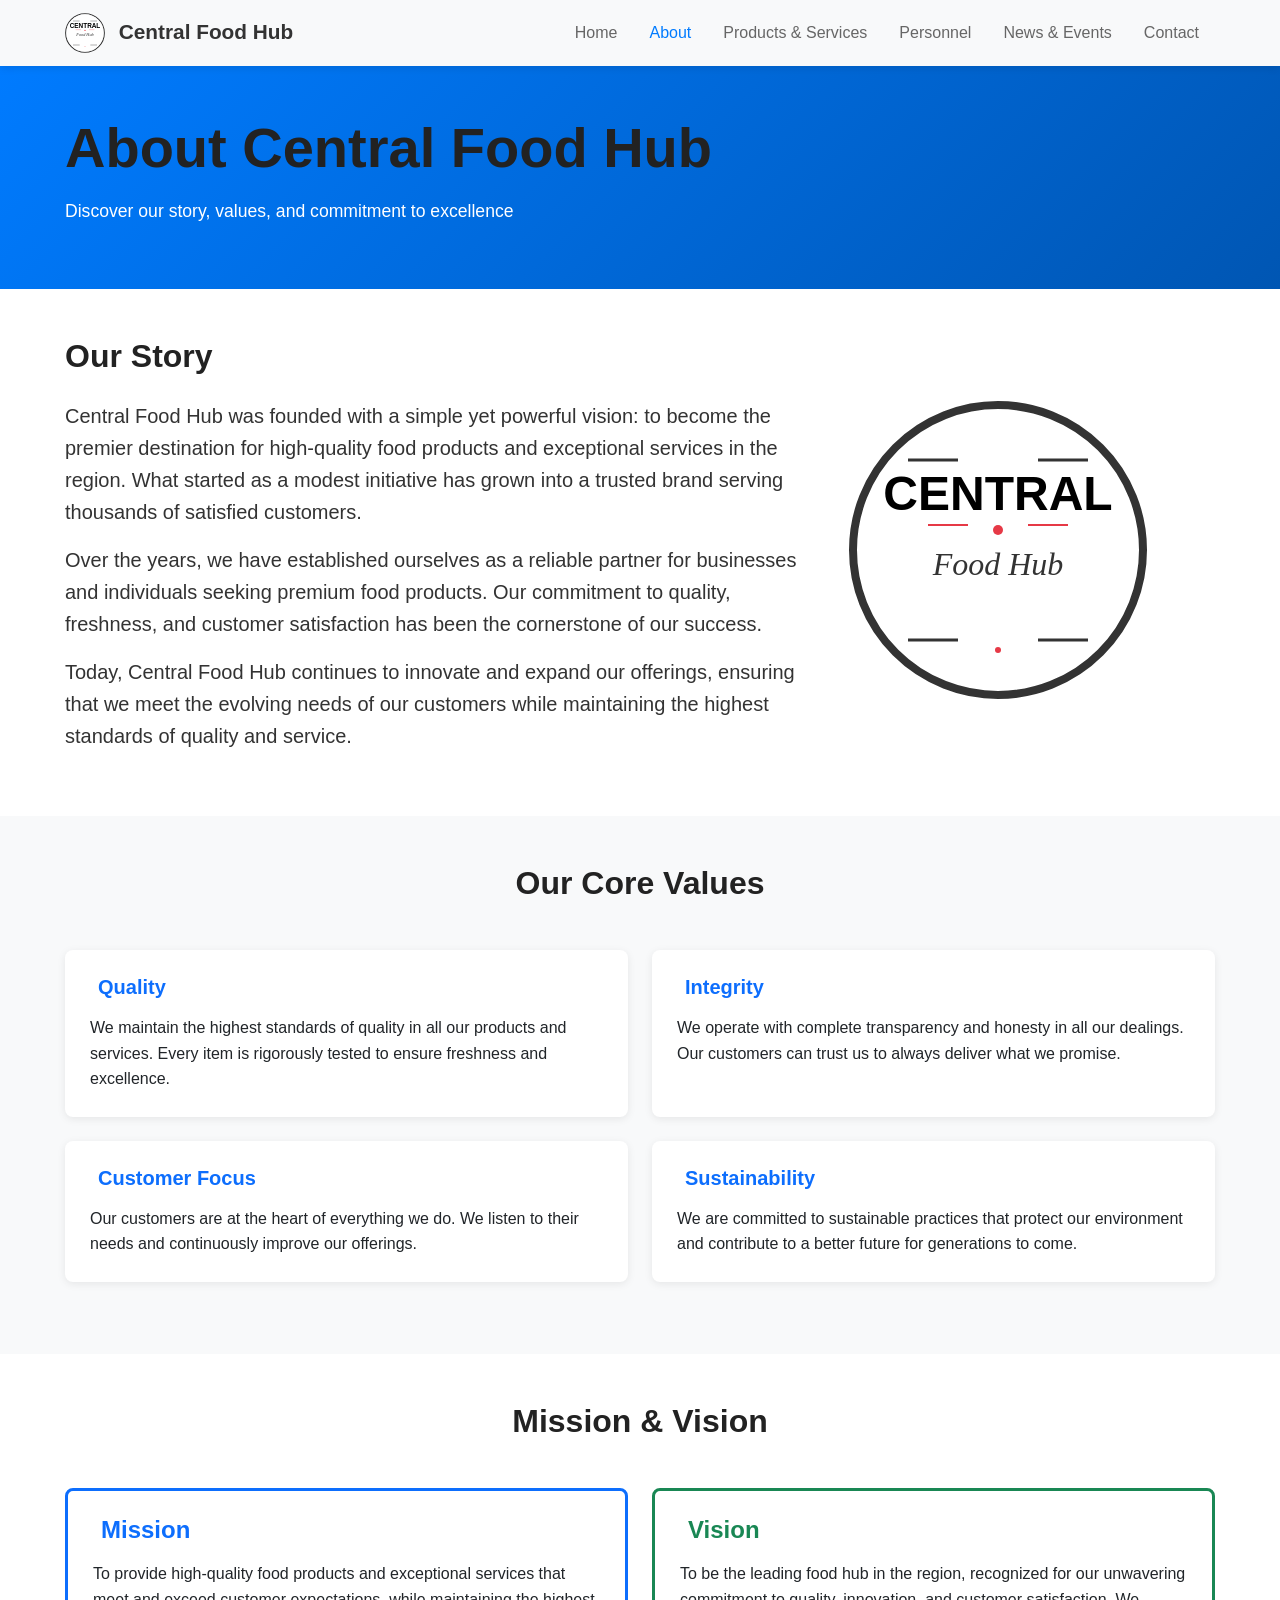
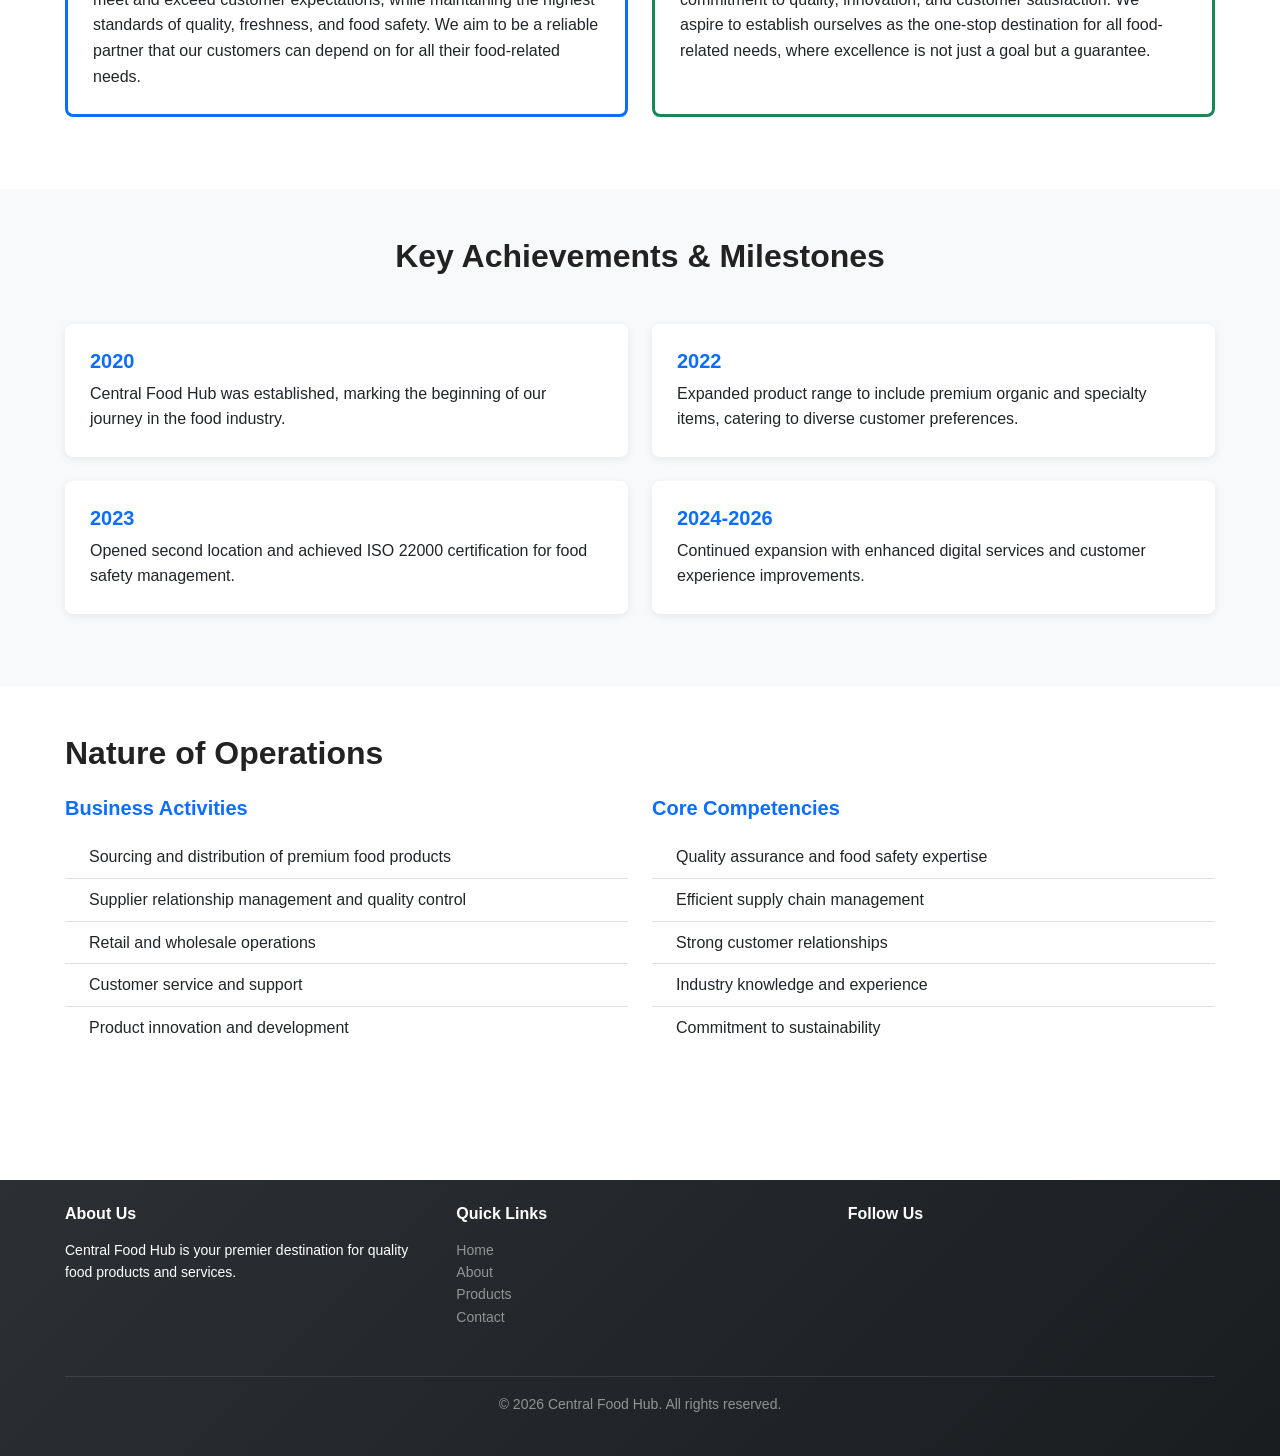
==== Wafflestore github repo/about.html @ 36316b54 "Add files via upload" ====
<!DOCTYPE html>
<html lang="en">
<head>
    <meta charset="UTF-8">
    <meta name="viewport" content="width=device-width, initial-scale=1.0">
    <title>About Us - Central Food Hub</title>
    <link href="https://cdn.jsdelivr.net/npm/bootstrap@5.3.0/dist/css/bootstrap.min.css" rel="stylesheet">
    <link rel="stylesheet" href="css/style.css">
</head>
<body>
    <!-- Navigation -->
    <nav class="navbar navbar-expand-lg navbar-light bg-light sticky-top">
        <div class="container">
            <a class="navbar-brand" href="home.html">
                <img src="images/logo.svg" alt="Central Food Hub" height="40" class="me-2">
                <strong>Central Food Hub</strong>
            </a>
            <button class="navbar-toggler" type="button" data-bs-toggle="collapse" data-bs-target="#navbarNav">
                <span class="navbar-toggler-icon"></span>
            </button>
            <div class="collapse navbar-collapse" id="navbarNav">
                <ul class="navbar-nav ms-auto">
                    <li class="nav-item"><a class="nav-link" href="home.html">Home</a></li>
                    <li class="nav-item"><a class="nav-link active" href="about.html">About</a></li>
                    <li class="nav-item"><a class="nav-link" href="products-services.html">Products & Services</a></li>
                    <li class="nav-item"><a class="nav-link" href="personnel.html">Personnel</a></li>
                    <li class="nav-item"><a class="nav-link" href="news-events.html">News & Events</a></li>
                    <li class="nav-item"><a class="nav-link" href="contact.html">Contact</a></li>
                </ul>
            </div>
        </div>
    </nav>

    <!-- Page Header -->
    <section class="page-header py-5 bg-primary text-white">
        <div class="container">
            <h1 class="display-4 fw-bold">About Central Food Hub</h1>
            <p class="lead">Discover our story, values, and commitment to excellence</p>
        </div>
    </section>

    <!-- Company History -->
    <section class="py-5">
        <div class="container">
            <h2 class="mb-4 fw-bold">Our Story</h2>
            <div class="row">
                <div class="col-lg-8">
                    <p class="fs-5 mb-3">Central Food Hub was founded with a simple yet powerful vision: to become the premier destination for high-quality food products and exceptional services in the region. What started as a modest initiative has grown into a trusted brand serving thousands of satisfied customers.</p>
                    <p class="fs-5 mb-3">Over the years, we have established ourselves as a reliable partner for businesses and individuals seeking premium food products. Our commitment to quality, freshness, and customer satisfaction has been the cornerstone of our success.</p>
                    <p class="fs-5">Today, Central Food Hub continues to innovate and expand our offerings, ensuring that we meet the evolving needs of our customers while maintaining the highest standards of quality and service.</p>
                </div>
                <div class="col-lg-4">
                    <img src="images/logo.svg" alt="Central Food Hub" class="img-fluid rounded">
                </div>
            </div>
        </div>
    </section>

    <!-- Core Values -->
    <section class="py-5 bg-light">
        <div class="container">
            <h2 class="mb-5 fw-bold text-center">Our Core Values</h2>
            <div class="row">
                <div class="col-md-6 mb-4">
                    <div class="card border-0 shadow-sm h-100">
                        <div class="card-body">
                            <h5 class="card-title text-primary mb-3">
                                <i class="fas fa-check-circle me-2"></i>Quality
                            </h5>
                            <p class="card-text">We maintain the highest standards of quality in all our products and services. Every item is rigorously tested to ensure freshness and excellence.</p>
                        </div>
                    </div>
                </div>
                <div class="col-md-6 mb-4">
                    <div class="card border-0 shadow-sm h-100">
                        <div class="card-body">
                            <h5 class="card-title text-primary mb-3">
                                <i class="fas fa-handshake me-2"></i>Integrity
                            </h5>
                            <p class="card-text">We operate with complete transparency and honesty in all our dealings. Our customers can trust us to always deliver what we promise.</p>
                        </div>
                    </div>
                </div>
                <div class="col-md-6 mb-4">
                    <div class="card border-0 shadow-sm h-100">
                        <div class="card-body">
                            <h5 class="card-title text-primary mb-3">
                                <i class="fas fa-heart me-2"></i>Customer Focus
                            </h5>
                            <p class="card-text">Our customers are at the heart of everything we do. We listen to their needs and continuously improve our offerings.</p>
                        </div>
                    </div>
                </div>
                <div class="col-md-6 mb-4">
                    <div class="card border-0 shadow-sm h-100">
                        <div class="card-body">
                            <h5 class="card-title text-primary mb-3">
                                <i class="fas fa-leaf me-2"></i>Sustainability
                            </h5>
                            <p class="card-text">We are committed to sustainable practices that protect our environment and contribute to a better future for generations to come.</p>
                        </div>
                    </div>
                </div>
            </div>
        </div>
    </section>

    <!-- Mission & Vision -->
    <section class="py-5">
        <div class="container">
            <h2 class="mb-5 fw-bold text-center">Mission & Vision</h2>
            <div class="row">
                <div class="col-lg-6 mb-4">
                    <div class="card border-primary border-3 h-100">
                        <div class="card-body">
                            <h4 class="card-title text-primary mb-3">
                                <i class="fas fa-bullseye me-2"></i>Mission
                            </h4>
                            <p class="card-text">To provide high-quality food products and exceptional services that meet and exceed customer expectations, while maintaining the highest standards of quality, freshness, and food safety. We aim to be a reliable partner that our customers can depend on for all their food-related needs.</p>
                        </div>
                    </div>
                </div>
                <div class="col-lg-6 mb-4">
                    <div class="card border-success border-3 h-100">
                        <div class="card-body">
                            <h4 class="card-title text-success mb-3">
                                <i class="fas fa-eye me-2"></i>Vision
                            </h4>
                            <p class="card-text">To be the leading food hub in the region, recognized for our unwavering commitment to quality, innovation, and customer satisfaction. We aspire to establish ourselves as the one-stop destination for all food-related needs, where excellence is not just a goal but a guarantee.</p>
                        </div>
                    </div>
                </div>
            </div>
        </div>
    </section>

    <!-- Key Achievements -->
    <section class="py-5 bg-light">
        <div class="container">
            <h2 class="mb-5 fw-bold text-center">Key Achievements & Milestones</h2>
            <div class="timeline">
                <div class="row mb-4">
                    <div class="col-md-6">
                        <div class="card border-0 shadow-sm">
                            <div class="card-body">
                                <h5 class="card-title text-primary">2020</h5>
                                <p class="card-text">Central Food Hub was established, marking the beginning of our journey in the food industry.</p>
                            </div>
                        </div>
                    </div>
                    <div class="col-md-6">
                        <div class="card border-0 shadow-sm">
                            <div class="card-body">
                                <h5 class="card-title text-primary">2022</h5>
                                <p class="card-text">Expanded product range to include premium organic and specialty items, catering to diverse customer preferences.</p>
                            </div>
                        </div>
                    </div>
                </div>
                <div class="row mb-4">
                    <div class="col-md-6">
                        <div class="card border-0 shadow-sm">
                            <div class="card-body">
                                <h5 class="card-title text-primary">2023</h5>
                                <p class="card-text">Opened second location and achieved ISO 22000 certification for food safety management.</p>
                            </div>
                        </div>
                    </div>
                    <div class="col-md-6">
                        <div class="card border-0 shadow-sm">
                            <div class="card-body">
                                <h5 class="card-title text-primary">2024-2026</h5>
                                <p class="card-text">Continued expansion with enhanced digital services and customer experience improvements.</p>
                            </div>
                        </div>
                    </div>
                </div>
            </div>
        </div>
    </section>

    <!-- Nature of Operations -->
    <section class="py-5">
        <div class="container">
            <h2 class="mb-4 fw-bold">Nature of Operations</h2>
            <div class="row">
                <div class="col-lg-6 mb-4">
                    <h5 class="text-primary mb-3">Business Activities</h5>
                    <ul class="list-group list-group-flush">
                        <li class="list-group-item"><i class="fas fa-check text-success me-2"></i>Sourcing and distribution of premium food products</li>
                        <li class="list-group-item"><i class="fas fa-check text-success me-2"></i>Supplier relationship management and quality control</li>
                        <li class="list-group-item"><i class="fas fa-check text-success me-2"></i>Retail and wholesale operations</li>
                        <li class="list-group-item"><i class="fas fa-check text-success me-2"></i>Customer service and support</li>
                        <li class="list-group-item"><i class="fas fa-check text-success me-2"></i>Product innovation and development</li>
                    </ul>
                </div>
                <div class="col-lg-6 mb-4">
                    <h5 class="text-primary mb-3">Core Competencies</h5>
                    <ul class="list-group list-group-flush">
                        <li class="list-group-item"><i class="fas fa-star text-warning me-2"></i>Quality assurance and food safety expertise</li>
                        <li class="list-group-item"><i class="fas fa-star text-warning me-2"></i>Efficient supply chain management</li>
                        <li class="list-group-item"><i class="fas fa-star text-warning me-2"></i>Strong customer relationships</li>
                        <li class="list-group-item"><i class="fas fa-star text-warning me-2"></i>Industry knowledge and experience</li>
                        <li class="list-group-item"><i class="fas fa-star text-warning me-2"></i>Commitment to sustainability</li>
                    </ul>
                </div>
            </div>
        </div>
    </section>

    <!-- Footer -->
    <footer class="bg-dark text-white py-4">
        <div class="container">
            <div class="row">
                <div class="col-md-4 mb-3">
                    <h6 class="fw-bold">About Us</h6>
                    <p class="small">Central Food Hub is your premier destination for quality food products and services.</p>
                </div>
                <div class="col-md-4 mb-3">
                    <h6 class="fw-bold">Quick Links</h6>
                    <ul class="list-unstyled small">
                        <li><a href="home.html" class="text-white-50">Home</a></li>
                        <li><a href="about.html" class="text-white-50">About</a></li>
                        <li><a href="products-services.html" class="text-white-50">Products</a></li>
                        <li><a href="contact.html" class="text-white-50">Contact</a></li>
                    </ul>
                </div>
                <div class="col-md-4 mb-3">
                    <h6 class="fw-bold">Follow Us</h6>
                    <a href="#" class="text-white-50 me-2"><i class="fab fa-facebook"></i></a>
                    <a href="#" class="text-white-50 me-2"><i class="fab fa-twitter"></i></a>
                    <a href="#" class="text-white-50 me-2"><i class="fab fa-instagram"></i></a>
                    <a href="#" class="text-white-50"><i class="fab fa-linkedin"></i></a>
                </div>
            </div>
            <hr class="bg-secondary">
            <div class="text-center small text-white-50">
                <p>&copy; 2026 Central Food Hub. All rights reserved.</p>
            </div>
        </div>
    </footer>

    <script src="https://cdn.jsdelivr.net/npm/bootstrap@5.3.0/dist/js/bootstrap.bundle.min.js"></script>
</body>
</html>
---- Wafflestore github repo/css/style.css ----
:root {
    --primary-color: #007bff;
    --secondary-color: #6c757d;
    --success-color: #28a745;
    --danger-color: #dc3545;
    --warning-color: #ffc107;
    --info-color: #17a2b8;
    --light-bg: #f8f9fa;
    --dark-bg: #343a40;
    --transition: 0.3s ease all;
}

html, body {
    scroll-behavior: smooth;
    overflow-x: hidden;
}

html {
    font-size: 16px;
    -webkit-text-size-adjust: 100%;
    -ms-text-size-adjust: 100%;
}

body {
    font-family: 'Segoe UI', Tahoma, Geneva, Verdana, sans-serif;
    line-height: 1.6;
    color: #333;
    margin: 0;
    padding: 0;
    min-height: 100vh;
}

.container {
    width: 100%;
    padding-right: 15px;
    padding-left: 15px;
    margin-right: auto;
    margin-left: auto;
}

/* Fluid container for full width */
@media (min-width: 576px) {
    .container {
        max-width: 540px;
    }
}

@media (min-width: 768px) {
    .container {
        max-width: 720px;
        padding-right: 20px;
        padding-left: 20px;
    }
}

@media (min-width: 992px) {
    .container {
        max-width: 960px;
        padding-right: 25px;
        padding-left: 25px;
    }
}

@media (min-width: 1200px) {
    .container {
        max-width: 1140px;
    }
}

@media (min-width: 1400px) {
    .container {
        max-width: 1320px;
    }
}

a {
    color: var(--primary-color);
    text-decoration: none;
    transition: color var(--transition);
}

a:hover {
    color: #0056b3;
}

h1, h2, h3, h4, h5, h6 {
    font-weight: 700;
    color: #222;
    margin-bottom: 1rem;
}

.display-4, .display-5 {
    font-weight: 800;
    line-height: 1.2;
}

.lead {
    font-size: 1.1rem;
    font-weight: 500;
}

.navbar {
    box-shadow: 0 2px 8px rgba(0, 0, 0, 0.1);
    transition: all var(--transition);
}

.navbar-brand {
    font-size: 1.3rem;
    font-weight: 700;
    color: #333 !important;
}

.nav-link {
    margin: 0 8px;
    font-weight: 500;
    color: #666 !important;
    transition: color var(--transition);
}

.nav-link:hover,
.nav-link.active {
    color: var(--primary-color) !important;
}

.page-header {
    background: linear-gradient(135deg, #007bff 0%, #0056b3 100%);
    padding: 80px 0;
}

.hero-section {
    background: linear-gradient(135deg, rgba(0, 123, 255, 0.05) 0%, rgba(0, 123, 255, 0.1) 100%);
    padding: 80px 0;
}

.bg-gradient {
    background: linear-gradient(180deg, #fff 0%, #f8f9fa 100%);
}

.card {
    transition: all var(--transition);
    border-radius: 8px;
}

.card:hover {
    transform: translateY(-5px);
    box-shadow: 0 10px 25px rgba(0, 0, 0, 0.15) !important;
}

.card-title {
    color: #222;
    font-weight: 700;
}

.card-body {
    padding: 25px;
}

.splash-page {
    background: linear-gradient(135deg, #007bff 0%, #0056b3 100%);
    min-height: 100vh;
    display: flex;
    align-items: center;
    justify-content: center;
}

.splash-container {
    max-width: 600px;
    text-align: center;
}

.logo-animation {
    max-width: 200px;
    width: 100%;
    animation: float 3s ease-in-out infinite;
    filter: drop-shadow(0 5px 15px rgba(0, 0, 0, 0.2));
}

@keyframes float {
    0%, 100% {
        transform: translateY(0);
    }
    50% {
        transform: translateY(-20px);
    }
}

.splash-buttons a {
    margin: 10px;
    min-width: 150px;
    transition: all var(--transition);
}

.splash-buttons a:hover {
    transform: scale(1.05);
}

.btn {
    border-radius: 6px;
    font-weight: 600;
    transition: all var(--transition);
    padding: 10px 28px;
}

.btn-primary {
    background-color: var(--primary-color);
    border-color: var(--primary-color);
}

.btn-primary:hover {
    background-color: #0056b3;
    border-color: #0056b3;
    transform: translateY(-2px);
    box-shadow: 0 5px 15px rgba(0, 123, 255, 0.3);
}

.btn-outline-primary {
    color: var(--primary-color);
    border-color: var(--primary-color);
}

.btn-outline-primary:hover {
    background-color: var(--primary-color);
    border-color: var(--primary-color);
}

.stat-card {
    padding: 30px;
    background: white;
    border-radius: 8px;
    box-shadow: 0 3px 10px rgba(0, 0, 0, 0.1);
    transition: all var(--transition);
}

.stat-card:hover {
    transform: translateY(-10px);
    box-shadow: 0 10px 25px rgba(0, 0, 0, 0.15);
}

.stat-card h3 {
    font-size: 2rem;
    margin-bottom: 10px;
}

.stat-card p {
    color: #666;
    font-size: 1.1rem;
    margin: 0;
}

.contact-item {
    display: flex;
    align-items: flex-start;
}

.icon-box {
    min-width: 50px;
    display: flex;
    align-items: center;
    justify-content: center;
}

.contact-item i {
    transition: color var(--transition);
}

.contact-item:hover i {
    transform: scale(1.1);
}

#contactForm .form-control,
#contactForm .form-select {
    border-radius: 6px;
    border: 1px solid #ddd;
    transition: all var(--transition);
    padding: 12px;
}

#contactForm .form-control:focus,
#contactForm .form-select:focus {
    border-color: var(--primary-color);
    box-shadow: 0 0 0 0.2rem rgba(0, 123, 255, 0.25);
}

footer {
    background: linear-gradient(135deg, #2c2f33 0%, #1a1d20 100%);
    margin-top: 60px;
    transition: background var(--transition);
}

footer h6 {
    color: white;
    font-weight: 700;
    margin-bottom: 15px;
}

footer a {
    color: #bbb;
    text-decoration: none;
    transition: color var(--transition);
}

footer a:hover {
    color: var(--primary-color);
}

footer hr {
    border-color: rgba(255, 255, 255, 0.1);
}

.timeline .card {
    position: relative;
    border-left: 4px solid var(--primary-color);
}

.accordion-button {
    font-weight: 600;
    transition: all var(--transition);
}

.accordion-button:not(.collapsed) {
    background-color: #f8f9fa;
    color: var(--primary-color);
}

.accordion-button:focus {
    box-shadow: none;
    border-color: var(--primary-color);
}

.nav-tabs {
    border-bottom: 2px solid #eee;
}

.nav-tabs .nav-link {
    color: #666;
    border: none;
    border-bottom: 3px solid transparent;
    transition: all var(--transition);
}

.nav-tabs .nav-link:hover {
    border-bottom-color: var(--primary-color);
    color: var(--primary-color);
}

.nav-tabs .nav-link.active {
    border-bottom-color: var(--primary-color);
    color: var(--primary-color);
    background-color: transparent;
}

/* Extra Large Screens (1200px+) */
@media (min-width: 1200px) {
    .container {
        max-width: 1200px;
    }
    
    .page-header {
        padding: 100px 0;
    }
    
    .hero-section {
        padding: 100px 0;
    }
}

/* Large Screens (992px - 1199px) */
@media (min-width: 992px) {
    .navbar-brand {
        font-size: 1.3rem;
    }
    
    .display-4 {
        font-size: 3.5rem;
    }
}

/* Medium Screens (768px - 991px) */
@media (max-width: 991px) {
    body {
        font-size: 15px;
    }
    
    h1 {
        font-size: 2rem;
    }
    
    h2 {
        font-size: 1.7rem;
    }
    
    h3 {
        font-size: 1.4rem;
    }
    
    .display-4 {
        font-size: 2.2rem;
    }

    .display-5 {
        font-size: 1.8rem;
    }

    .lead {
        font-size: 1rem;
    }

    .navbar-brand {
        font-size: 1.1rem;
    }

    .nav-link {
        margin: 0 4px;
        padding: 8px 0 !important;
        font-size: 0.95rem;
    }

    .stat-card {
        margin-bottom: 20px;
        padding: 25px 15px;
    }

    .stat-card h3 {
        font-size: 1.8rem;
    }

    .stat-card p {
        font-size: 1rem;
    }

    .navbar-collapse {
        background-color: #f8f9fa;
        border-radius: 8px;
        margin-top: 10px;
        padding: 15px;
    }

    .splash-page {
        padding: 20px;
        min-height: 80vh;
    }

    .logo-animation {
        max-width: 180px;
    }

    .page-header {
        padding: 60px 15px;
    }

    .hero-section {
        padding: 60px 15px;
    }

    .splash-buttons {
        display: flex;
        flex-direction: column;
    }

    .splash-buttons a {
        width: 100%;
        margin: 8px 0;
        font-size: 1rem;
    }

    .card {
        margin-bottom: 15px;
    }

    .card-body {
        padding: 20px;
    }

    .btn {
        padding: 10px 20px;
        font-size: 0.95rem;
    }

    .page-header h1 {
        font-size: 2.2rem;
        margin-bottom: 10px;
    }

    .page-header .lead {
        font-size: 0.95rem;
    }

    .contact-item {
        margin-bottom: 20px;
    }

    .icon-box {
        min-width: 45px;
    }

    .contact-item i {
        font-size: 1.8rem;
    }

    #contactForm .form-control,
    #contactForm .form-select {
        padding: 10px;
        font-size: 1rem;
    }

    footer {
        margin-top: 40px;
    }

    footer h6 {
        font-size: 1rem;
        margin-bottom: 12px;
    }

    footer p, footer ul {
        font-size: 0.9rem;
    }

    .nav-tabs {
        flex-wrap: wrap;
        justify-content: center;
    }

    .nav-tabs .nav-link {
        padding: 10px 12px;
        font-size: 0.85rem;
    }

    .accordion-button {
        font-size: 0.95rem;
        padding: 15px;
    }
}

/* Small Screens (576px - 767px) */
@media (max-width: 767px) {
    html, body {
        font-size: 14px;
    }

    body {
        line-height: 1.5;
    }

    h1 {
        font-size: 1.5rem;
        margin-bottom: 0.8rem;
    }

    h2 {
        font-size: 1.3rem;
        margin-bottom: 0.8rem;
    }

    h3 {
        font-size: 1.1rem;
        margin-bottom: 0.8rem;
    }

    h4, h5, h6 {
        font-size: 1rem;
        margin-bottom: 0.6rem;
    }

    .display-4 {
        font-size: 1.8rem;
        line-height: 1.3;
    }

    .display-5 {
        font-size: 1.5rem;
        line-height: 1.3;
    }

    .lead {
        font-size: 0.95rem;
        font-weight: 400;
    }

    /* Navigation */
    .navbar {
        padding: 10px 0;
    }

    .navbar-brand {
        font-size: 1rem;
    }

    .navbar-brand img {
        height: 30px !important;
    }

    .nav-link {
        padding: 8px 0 !important;
        font-size: 0.9rem;
        margin: 0 !important;
    }

    .navbar-collapse {
        background-color: #f8f9fa;
        border-radius: 6px;
        margin-top: 8px;
        padding: 12px;
    }

    .navbar-nav .nav-item {
        padding: 4px 0;
    }

    /* Splash Page */
    .splash-page {
        padding: 20px;
        min-height: 100vh;
        justify-content: center;
    }

    .splash-container {
        max-width: 90%;
        width: 100%;
    }

    .logo-animation {
        max-width: 120px;
    }

    .splash-buttons {
        display: flex;
        flex-direction: column;
        gap: 10px;
    }

    .splash-buttons a {
        width: 100%;
        margin: 0;
        padding: 12px 20px;
        font-size: 0.95rem;
    }

    /* Page Headers */
    .page-header {
        padding: 40px 20px;
    }

    .page-header h1 {
        font-size: 1.6rem;
        margin-bottom: 8px;
    }

    .page-header .lead {
        font-size: 0.9rem;
    }

    /* Hero Section */
    .hero-section {
        padding: 40px 20px;
    }

    .hero-section h1 {
        font-size: 1.6rem;
    }

    .hero-section .lead {
        font-size: 0.9rem;
    }

    /* Buttons */
    .btn {
        padding: 10px 16px;
        font-size: 0.9rem;
        min-height: 44px;
        min-width: 44px;
        width: 100%;
    }

    .btn-lg {
        padding: 12px 16px;
        font-size: 0.95rem;
    }

    .btn-sm {
        padding: 6px 12px;
        font-size: 0.85rem;
    }

    /* Cards */
    .card {
        margin-bottom: 12px;
        border-radius: 6px;
    }

    .card:hover {
        transform: translateY(-2px);
    }

    .card-body {
        padding: 16px;
    }

    .card-title {
        font-size: 1rem;
        margin-bottom: 0.6rem;
    }

    .card-text {
        font-size: 0.9rem;
    }

    /* Stats Cards */
    .stat-card {
        padding: 20px 15px;
        margin-bottom: 15px;
    }

    .stat-card h3 {
        font-size: 1.6rem;
        margin-bottom: 8px;
    }

    .stat-card p {
        font-size: 0.95rem;
        margin: 0;
    }

    /* Forms */
    #contactForm .form-control,
    #contactForm .form-select {
        border-radius: 4px;
        padding: 11px;
        font-size: 1rem;
    }

    .form-label {
        font-size: 0.9rem;
        margin-bottom: 6px;
    }

    /* Contact Items */
    .contact-item {
        margin-bottom: 18px;
        display: flex;
        flex-direction: column;
    }

    .icon-box {
        min-width: auto;
        margin-bottom: 10px;
        display: flex;
    }

    .contact-item i {
        font-size: 1.6rem;
    }

    /* Footer */
    footer {
        margin-top: 30px;
        padding: 30px 20px;
    }

    footer h6 {
        font-size: 0.95rem;
        margin-bottom: 10px;
    }

    footer p, footer ul, footer a {
        font-size: 0.85rem;
    }

    footer .row {
        margin-bottom: 15px;
    }

    /* Tabs */
    .nav-tabs {
        flex-wrap: wrap;
        flex-direction: column;
        border-bottom: 1px solid #eee;
    }

    .nav-tabs .nav-link {
        border: 1px solid #eee;
        border-bottom: none;
        margin-bottom: 0;
        padding: 12px 15px;
        font-size: 0.85rem;
    }

    .nav-tabs .nav-link.active {
        border-color: #eee;
        border-bottom-color: var(--primary-color);
    }

    /* Accordion */
    .accordion {
        margin-bottom: 20px;
    }

    .accordion-button {
        font-size: 0.9rem;
        padding: 12px 15px;
    }

    .accordion-body {
        padding: 12px 15px;
        font-size: 0.9rem;
    }

    /* Tables */
    .table {
        font-size: 0.85rem;
    }

    /* List */
    ul, ol {
        margin-bottom: 12px;
        padding-left: 20px;
    }

    li {
        margin-bottom: 6px;
    }

    /* Section Spacing */
    section {
        padding: 30px 0;
    }

    .container {
        padding: 0 15px;
    }
}

/* Extra Small Screens (below 576px) */
@media (max-width: 575px) {
    html, body {
        font-size: 13px;
    }

    body {
        line-height: 1.4;
    }

    h1 {
        font-size: 1.3rem;
        margin-bottom: 0.7rem;
    }

    h2 {
        font-size: 1.15rem;
        margin-bottom: 0.7rem;
    }

    h3 {
        font-size: 1rem;
        margin-bottom: 0.6rem;
    }

    h4, h5, h6 {
        font-size: 0.95rem;
        margin-bottom: 0.5rem;
    }

    .display-4 {
        font-size: 1.5rem;
    }

    .display-5 {
        font-size: 1.3rem;
    }

    .lead {
        font-size: 0.9rem;
    }

    /* Navigation */
    .navbar-brand {
        font-size: 0.95rem;
    }

    .navbar-brand img {
        height: 25px !important;
    }

    .nav-link {
        padding: 6px 0 !important;
        font-size: 0.85rem;
    }

    .navbar-collapse {
        padding: 10px;
    }

    /* Splash */
    .splash-page {
        padding: 15px;
        min-height: 100vh;
    }

    .logo-animation {
        max-width: 100px;
    }

    /* Buttons */
    .btn {
        padding: 10px 12px;
        font-size: 0.85rem;
        width: 100%;
    }

    .btn-lg {
        padding: 10px 12px;
    }

    /* Cards */
    .card-body {
        padding: 12px;
    }

    .card-title {
        font-size: 0.95rem;
    }

    /* Forms */
    #contactForm .form-control,
    #contactForm .form-select {
        padding: 10px;
        font-size: 0.95rem;
    }

    .form-label {
        font-size: 0.85rem;
        margin-bottom: 5px;
    }

    /* Icons */
    .fa-2x {
        font-size: 1.5rem;
    }

    .fa-3x {
        font-size: 2rem;
    }

    .fa-4x {
        font-size: 2.5rem;
    }

    /* Footer */
    footer {
        padding: 25px 15px;
    }

    footer h6 {
        font-size: 0.9rem;
        margin-bottom: 8px;
    }

    footer p, footer ul, footer a {
        font-size: 0.8rem;
    }

    /* Sections */
    section {
        padding: 25px 0;
    }

    .container {
        padding: 0 12px;
    }

    /* Remove hover transform on mobile */
    .card:hover,
    .stat-card:hover {
        transform: none;
    }

    .btn-primary:hover {
        transform: none;
    }

    .splash-buttons a:hover {
        transform: none;
    }
}

/* Orientation: Landscape on mobile devices */
@media (max-height: 500px) and (orientation: landscape) {
    .splash-page {
        min-height: auto;
        padding: 60px 20px;
    }

    .logo-animation {
        max-width: 80px;
    }

    .page-header {
        padding: 30px 0;
    }

    section {
        padding: 15px 0;
    }
}

@keyframes fadeInUp {
    from {
        opacity: 0;
        transform: translateY(30px);
    }
    to {
        opacity: 1;
        transform: translateY(0);
    }
}

@keyframes slideInLeft {
    from {
        opacity: 0;
        transform: translateX(-30px);
    }
    to {
        opacity: 1;
        transform: translateX(0);
    }
}

@keyframes slideInRight {
    from {
        opacity: 0;
        transform: translateX(30px);
    }
    to {
        opacity: 1;
        transform: translateX(0);
    }
}

@keyframes pulse {
    0%, 100% {
        opacity: 1;
    }
    50% {
        opacity: 0.7;
    }
}

@keyframes bounce {
    0%, 100% {
        transform: translateY(0);
    }
    50% {
        transform: translateY(-10px);
    }
}

/* Animation triggers */
.card {
    animation: fadeInUp 0.5s ease-out;
}

.stat-card {
    animation: fadeInUp 0.6s ease-out;
}

.list-unstyled li {
    animation: slideInLeft 0.4s ease-out;
}

/* HTML5 form validation styles */
.form-control:valid,
.form-select:valid {
    border-color: var(--success-color);
    background-image: url("data:image/svg+xml,%3csvg xmlns='http://www.w3.org/2000/svg' viewBox='0 0 8 8'%3e%3cpath fill='%2328a745' d='M2.3 6.73L.6 4.53c-.4-1.04.46-1.4 1.1-.8l1.1 1.4 3.4-3.8c.6-.63 1.6-.27 1.2.7l-4 4.6c-.43.5-.8.4-1.1.1z'/%3e%3c/svg%3e");
    background-repeat: no-repeat;
    background-position: right calc(0.375em + 0.1875rem) center;
    background-size: calc(0.75em + 0.375rem) calc(0.75em + 0.375rem);
    padding-right: calc(1.5em + 0.75rem);
}

.form-control:invalid,
.form-select:invalid {
    border-color: var(--danger-color);
    background-image: url("data:image/svg+xml,%3csvg xmlns='http://www.w3.org/2000/svg' width='12' height='12' fill='none' stroke='%23dc3545' viewBox='0 0 12 12'%3e%3ccircle cx='6' cy='6' r='4.5'/%3e%3cpath stroke-linejoin='round' d='M5.8 3.6h.4L6 6.5z'/%3e%3ccircle cx='6' cy='8.2' r='.6' fill='%23dc3545' stroke='none'/%3e%3c/svg%3e");
    background-repeat: no-repeat;
    background-position: right calc(0.375em + 0.1875rem) center;
    background-size: calc(0.75em + 0.375rem) calc(0.75em + 0.375rem);
    padding-right: calc(1.5em + 0.75rem);
}

.form-control:focus,
.form-select:focus {
    border-color: var(--primary-color);
    box-shadow: 0 0 0 0.2rem rgba(0, 123, 255, 0.25);
}

.alert {
    animation: slideInRight 0.3s ease-out;
    border-radius: 6px;
    box-shadow: 0 4px 12px rgba(0, 0, 0, 0.15);
}

.alert-dismissible .btn-close {
    cursor: pointer;
    transition: opacity 0.2s ease;
}

.alert-dismissible .btn-close:hover {
    opacity: 0.75;
}

.btn {
    position: relative;
    overflow: hidden;
    box-shadow: 0 2px 8px rgba(0, 0, 0, 0.1);
}

.btn:active {
    transform: scale(0.98);
}

/* Loading state for buttons */
.btn:disabled {
    cursor: not-allowed;
    opacity: 0.65;
}

/* Button ripple effect on click */
.btn::after {
    content: '';
    position: absolute;
    top: 50%;
    left: 50%;
    width: 0;
    height: 0;
    border-radius: 50%;
    background: rgba(255, 255, 255, 0.3);
    transform: translate(-50%, -50%);
    pointer-events: none;
}

@media (hover: none) and (pointer: coarse) {
    /* Mobile devices */
    .btn, .nav-link, .card, a {
        min-height: 44px;
        min-width: 44px;
    }

    .card:hover,
    .stat-card:hover {
        transform: none;
    }

    .btn-primary:hover {
        transform: none;
    }

    .splash-buttons a:hover {
        transform: none;
    }
}

/* High contrast for keyboard navigation */
*:focus-visible {
    outline: 2px solid var(--primary-color);
    outline-offset: 2px;
}

/* Better button focus state */
.btn:focus-visible {
    box-shadow: 0 0 0 0.25rem rgba(0, 123, 255, 0.5);
}

/* Global transitions */
* {
    transition-property: background-color, border-color, box-shadow, color;
    transition-duration: 0.2s;
    transition-timing-function: ease;
}

/* No transition for animations */
@keyframes  float {
    transition: none !important;
}

/* Already in html, but reinforcing for older browsers */
html {
    scroll-behavior: smooth !important;
}

/* Improved links for anchor scrolling */
a[href^="#"]:not([href="#"]) {
    cursor: pointer;
}

.text-brown {
    color: #8B4513;
}

.shadow-sm {
    box-shadow: 0 2px 8px rgba(0, 0, 0, 0.08) !important;
}

.shadow-lg {
    box-shadow: 0 10px 30px rgba(0, 0, 0, 0.15) !important;
}

.rounded {
    border-radius: 8px;
}

.border-3 {
    border-width: 3px !important;
}

::-webkit-scrollbar {
    width: 10px;
}

::-webkit-scrollbar-track {
    background: #f1f1f1;
}

::-webkit-scrollbar-thumb {
    background: var(--primary-color);
    border-radius: 5px;
}

::-webkit-scrollbar-thumb:hover {
    background: #0056b3;
}
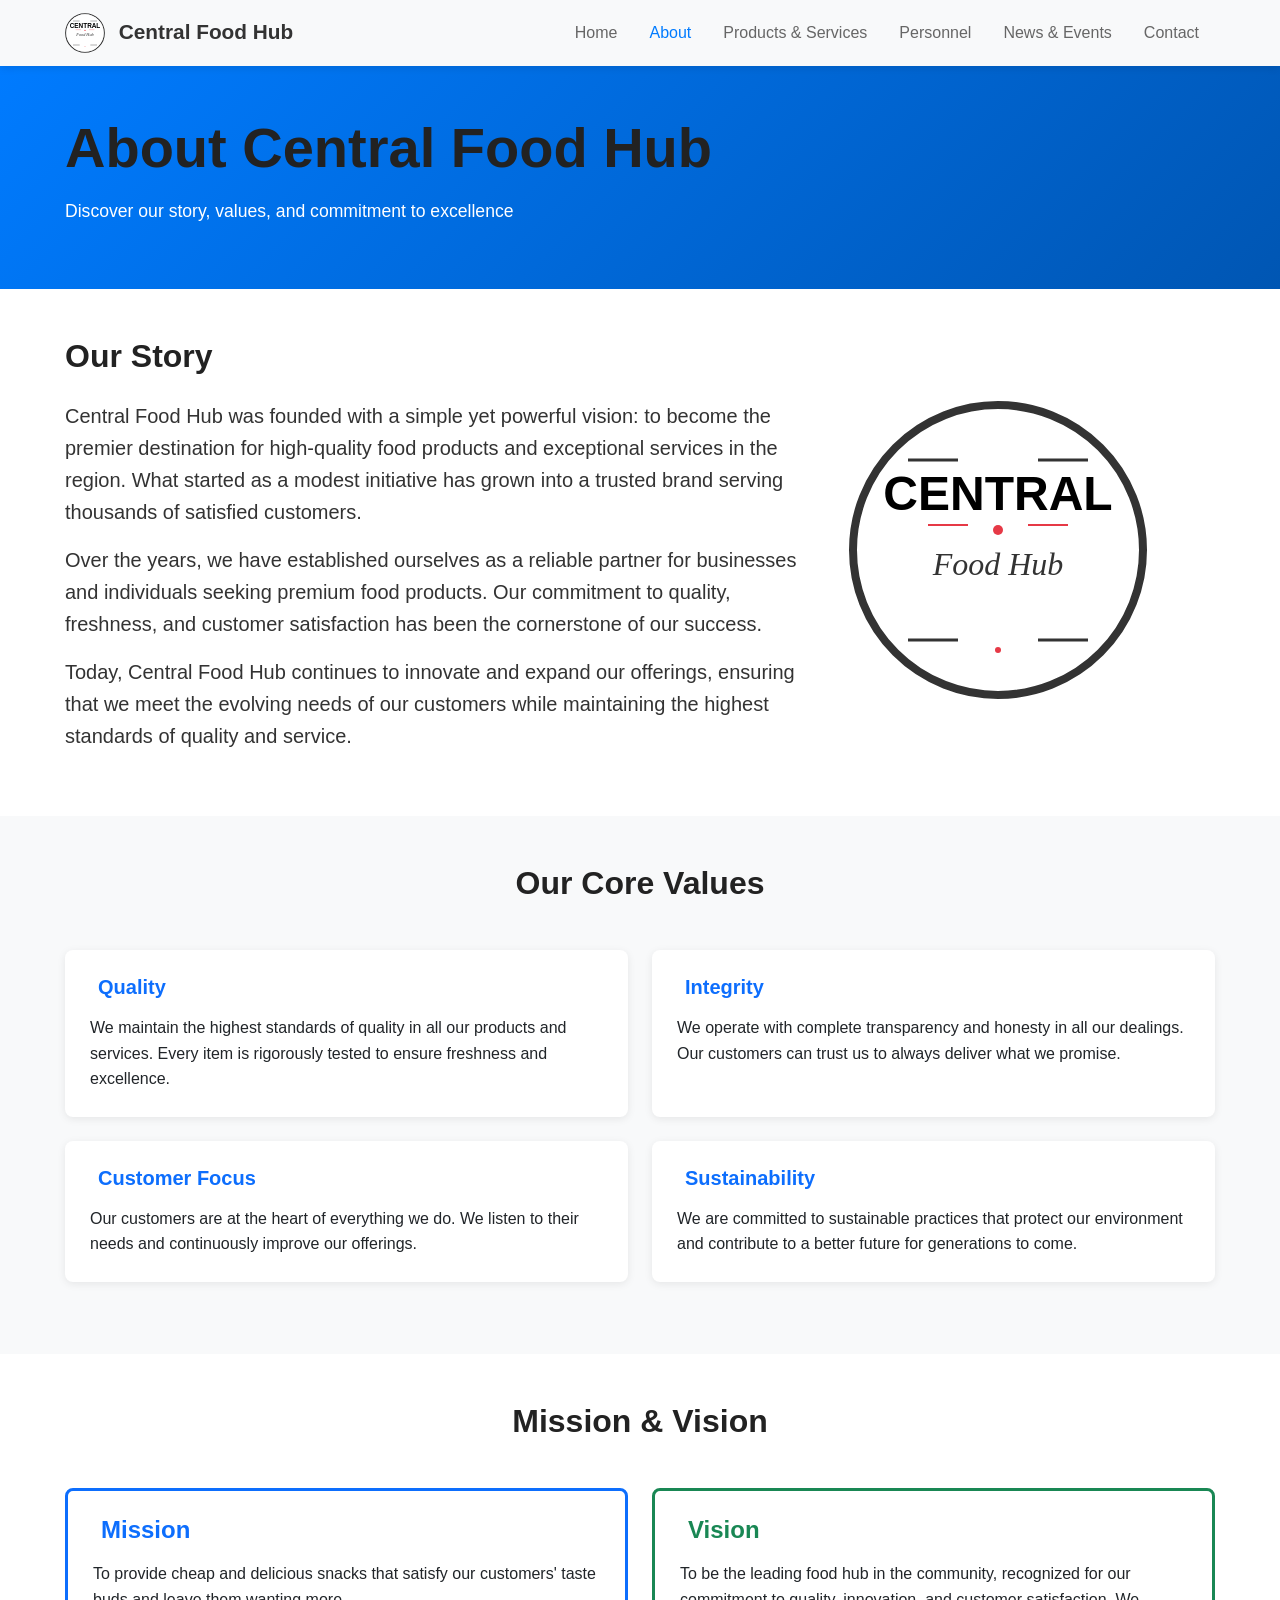
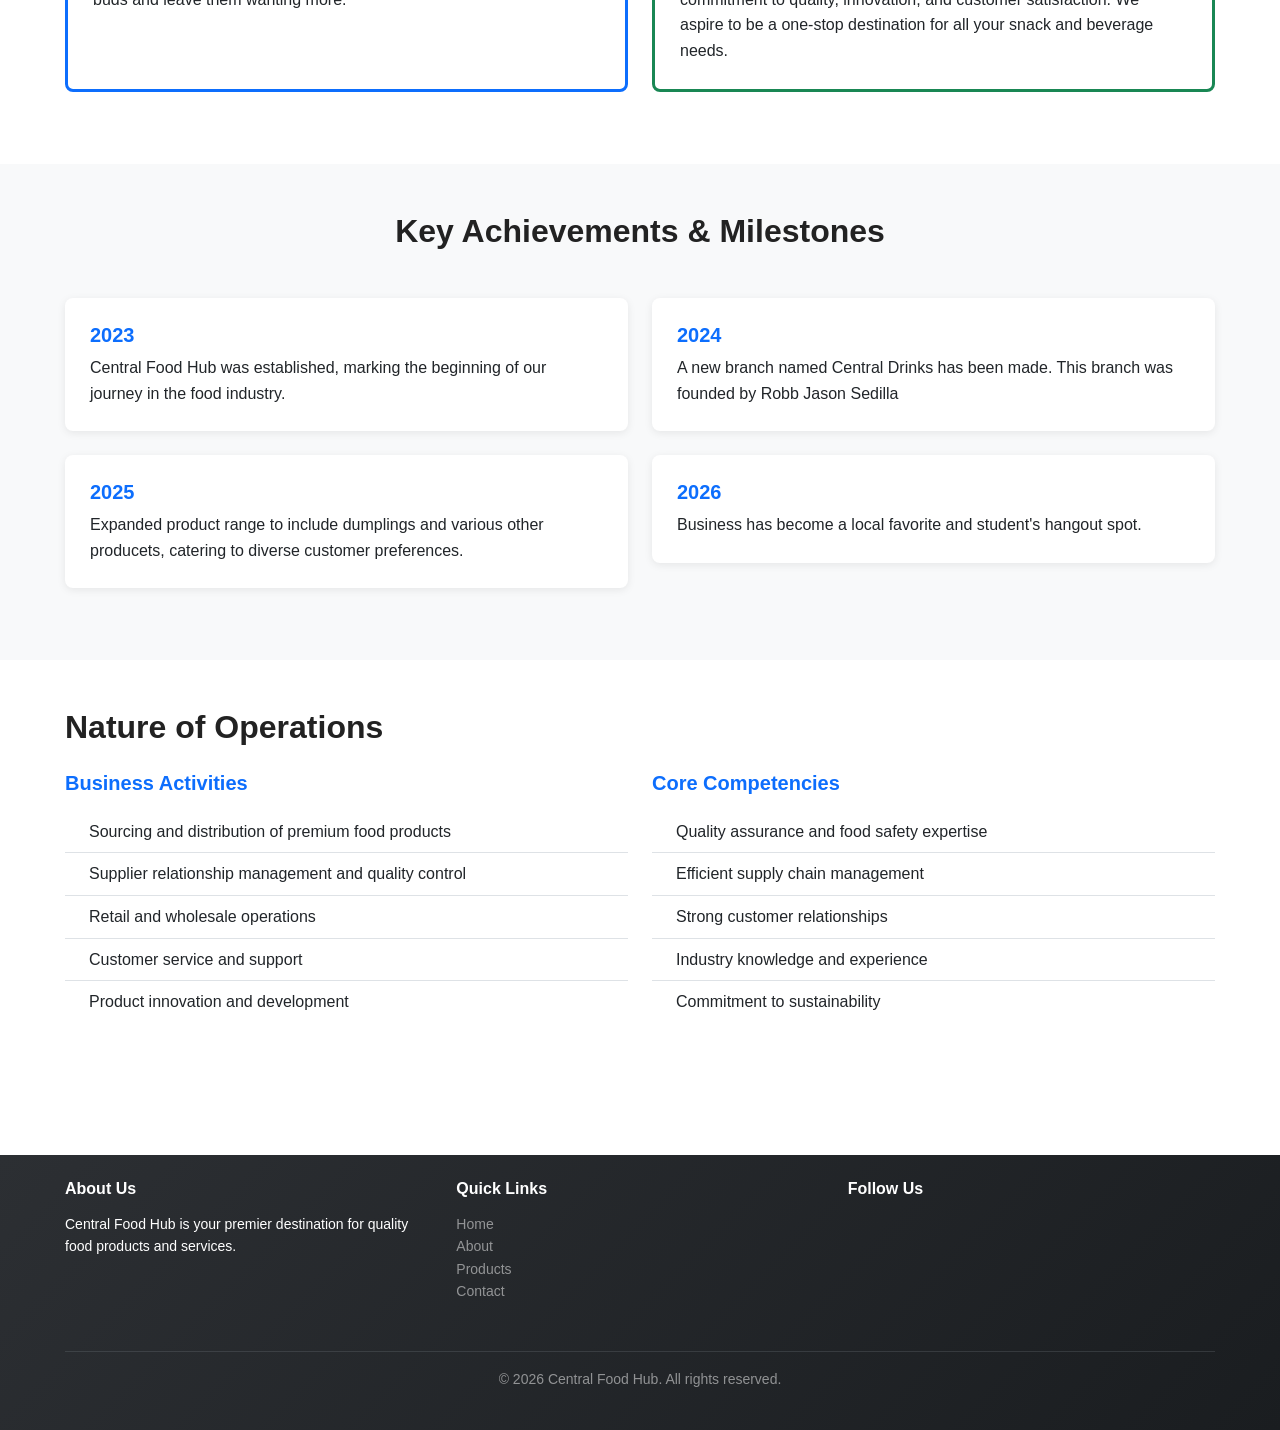
==== commit 53d19591: "Home + About changes" ====
--- a/Wafflestore github repo/about.html
+++ b/Wafflestore github repo/about.html
@@ -6,6 +6,7 @@
     <title>About Us - Central Food Hub</title>
     <link href="https://cdn.jsdelivr.net/npm/bootstrap@5.3.0/dist/css/bootstrap.min.css" rel="stylesheet">
     <link rel="stylesheet" href="css/style.css">
+    <link rel="icon" type="image/x-icon" href="images/Storeicon.png">
 </head>
 <body>
     <!-- Navigation -->
@@ -116,7 +117,7 @@
                             <h4 class="card-title text-primary mb-3">
                                 <i class="fas fa-bullseye me-2"></i>Mission
                             </h4>
-                            <p class="card-text">To provide high-quality food products and exceptional services that meet and exceed customer expectations, while maintaining the highest standards of quality, freshness, and food safety. We aim to be a reliable partner that our customers can depend on for all their food-related needs.</p>
+                            <p class="card-text">To provide cheap and delicious snacks that satisfy our customers' taste buds and leave them wanting more.</p>
                         </div>
                     </div>
                 </div>
@@ -126,7 +127,7 @@
                             <h4 class="card-title text-success mb-3">
                                 <i class="fas fa-eye me-2"></i>Vision
                             </h4>
-                            <p class="card-text">To be the leading food hub in the region, recognized for our unwavering commitment to quality, innovation, and customer satisfaction. We aspire to establish ourselves as the one-stop destination for all food-related needs, where excellence is not just a goal but a guarantee.</p>
+                            <p class="card-text">To be the leading food hub in the community, recognized for our commitment to quality, innovation, and customer satisfaction. We aspire to be a one-stop destination for all your snack and beverage needs.</p>
                         </div>
                     </div>
                 </div>
@@ -143,7 +144,7 @@
                     <div class="col-md-6">
                         <div class="card border-0 shadow-sm">
                             <div class="card-body">
-                                <h5 class="card-title text-primary">2020</h5>
+                                <h5 class="card-title text-primary">2023</h5>
                                 <p class="card-text">Central Food Hub was established, marking the beginning of our journey in the food industry.</p>
                             </div>
                         </div>
@@ -151,8 +152,8 @@
                     <div class="col-md-6">
                         <div class="card border-0 shadow-sm">
                             <div class="card-body">
-                                <h5 class="card-title text-primary">2022</h5>
-                                <p class="card-text">Expanded product range to include premium organic and specialty items, catering to diverse customer preferences.</p>
+                                <h5 class="card-title text-primary">2024</h5>
+                                <p class="card-text">A new branch named Central Drinks has been made. This branch was founded by Robb Jason Sedilla</p>
                             </div>
                         </div>
                     </div>
@@ -161,16 +162,16 @@
                     <div class="col-md-6">
                         <div class="card border-0 shadow-sm">
                             <div class="card-body">
-                                <h5 class="card-title text-primary">2023</h5>
-                                <p class="card-text">Opened second location and achieved ISO 22000 certification for food safety management.</p>
-                            </div>
-                        </div>
-                    </div>
-                    <div class="col-md-6">
-                        <div class="card border-0 shadow-sm">
-                            <div class="card-body">
-                                <h5 class="card-title text-primary">2024-2026</h5>
-                                <p class="card-text">Continued expansion with enhanced digital services and customer experience improvements.</p>
+                                <h5 class="card-title text-primary">2025</h5>
+                                <p class="card-text">Expanded product range to include dumplings and various other producets, catering to diverse customer preferences.</p>
+                            </div>
+                        </div>
+                    </div>
+                    <div class="col-md-6">
+                        <div class="card border-0 shadow-sm">
+                            <div class="card-body">
+                                <h5 class="card-title text-primary">2026</h5>
+                                <p class="card-text">Business has become a local favorite and student's hangout spot.</p>
                             </div>
                         </div>
                     </div>
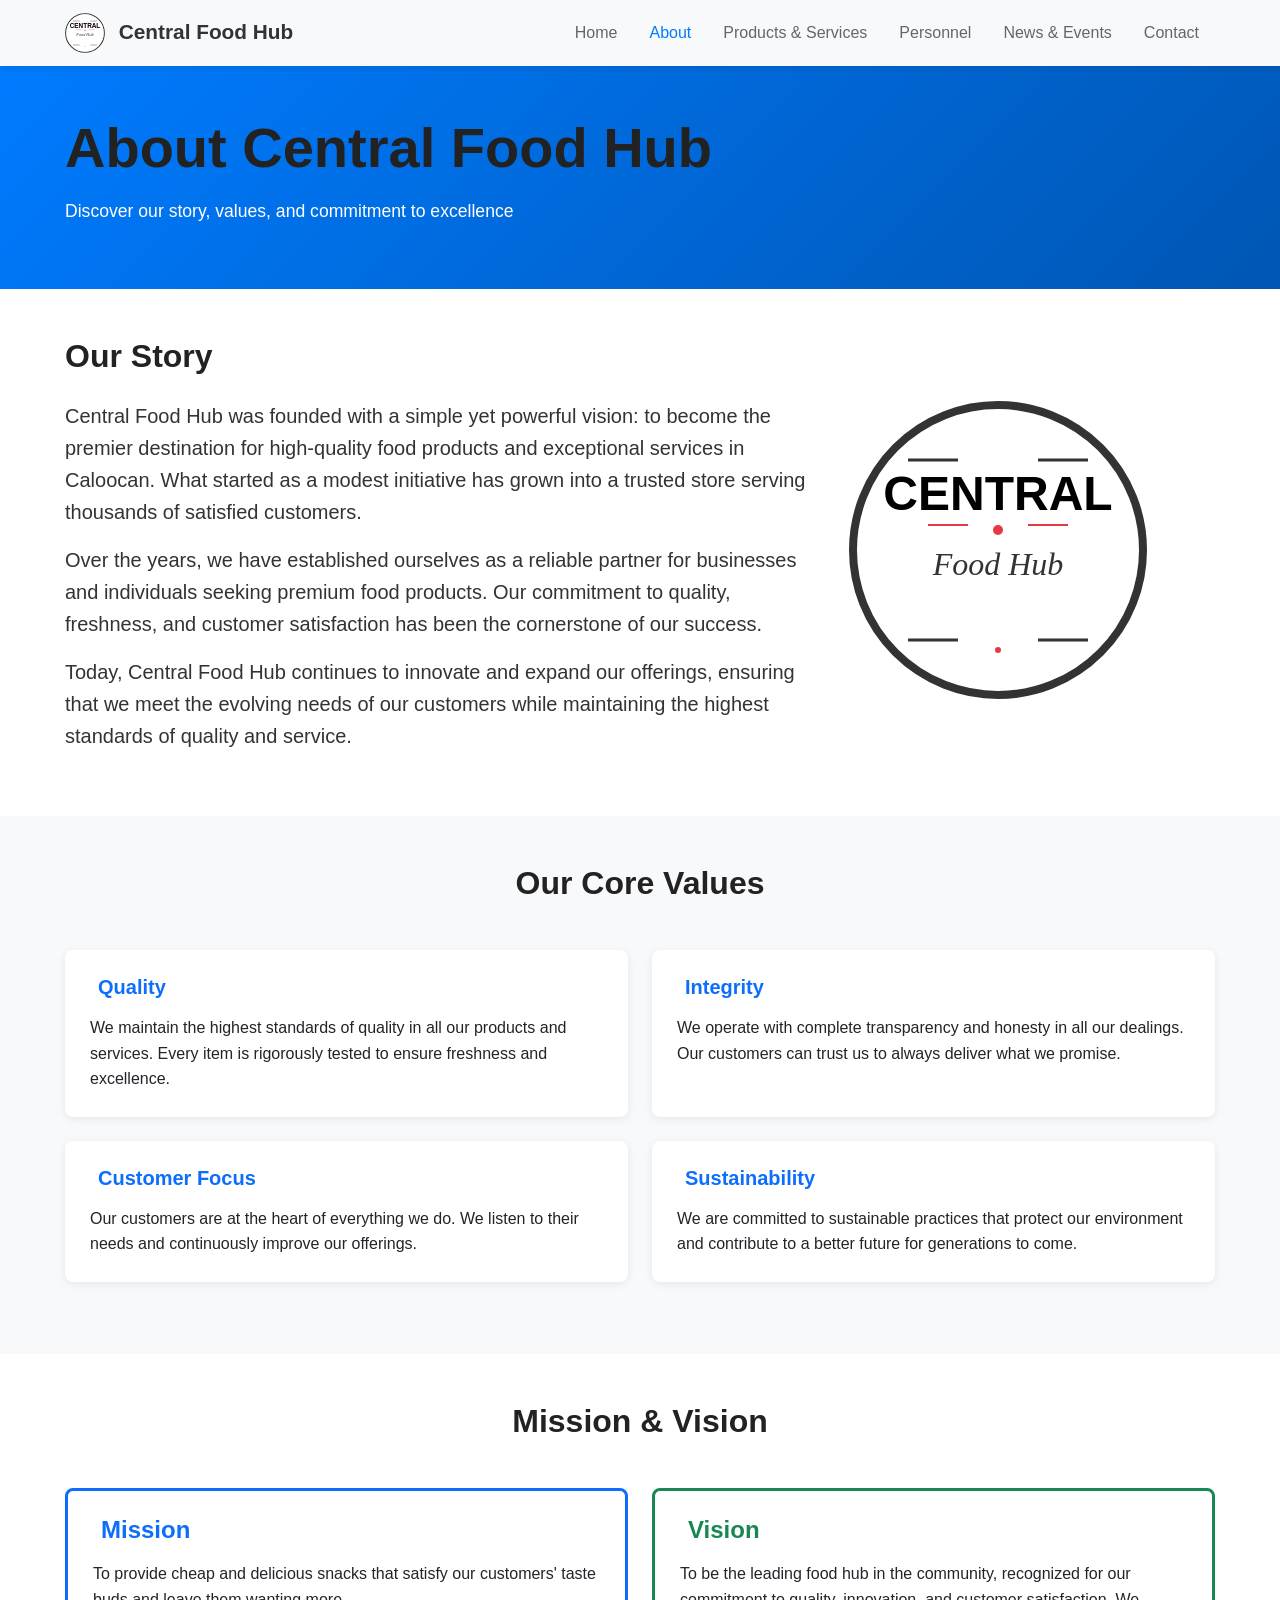
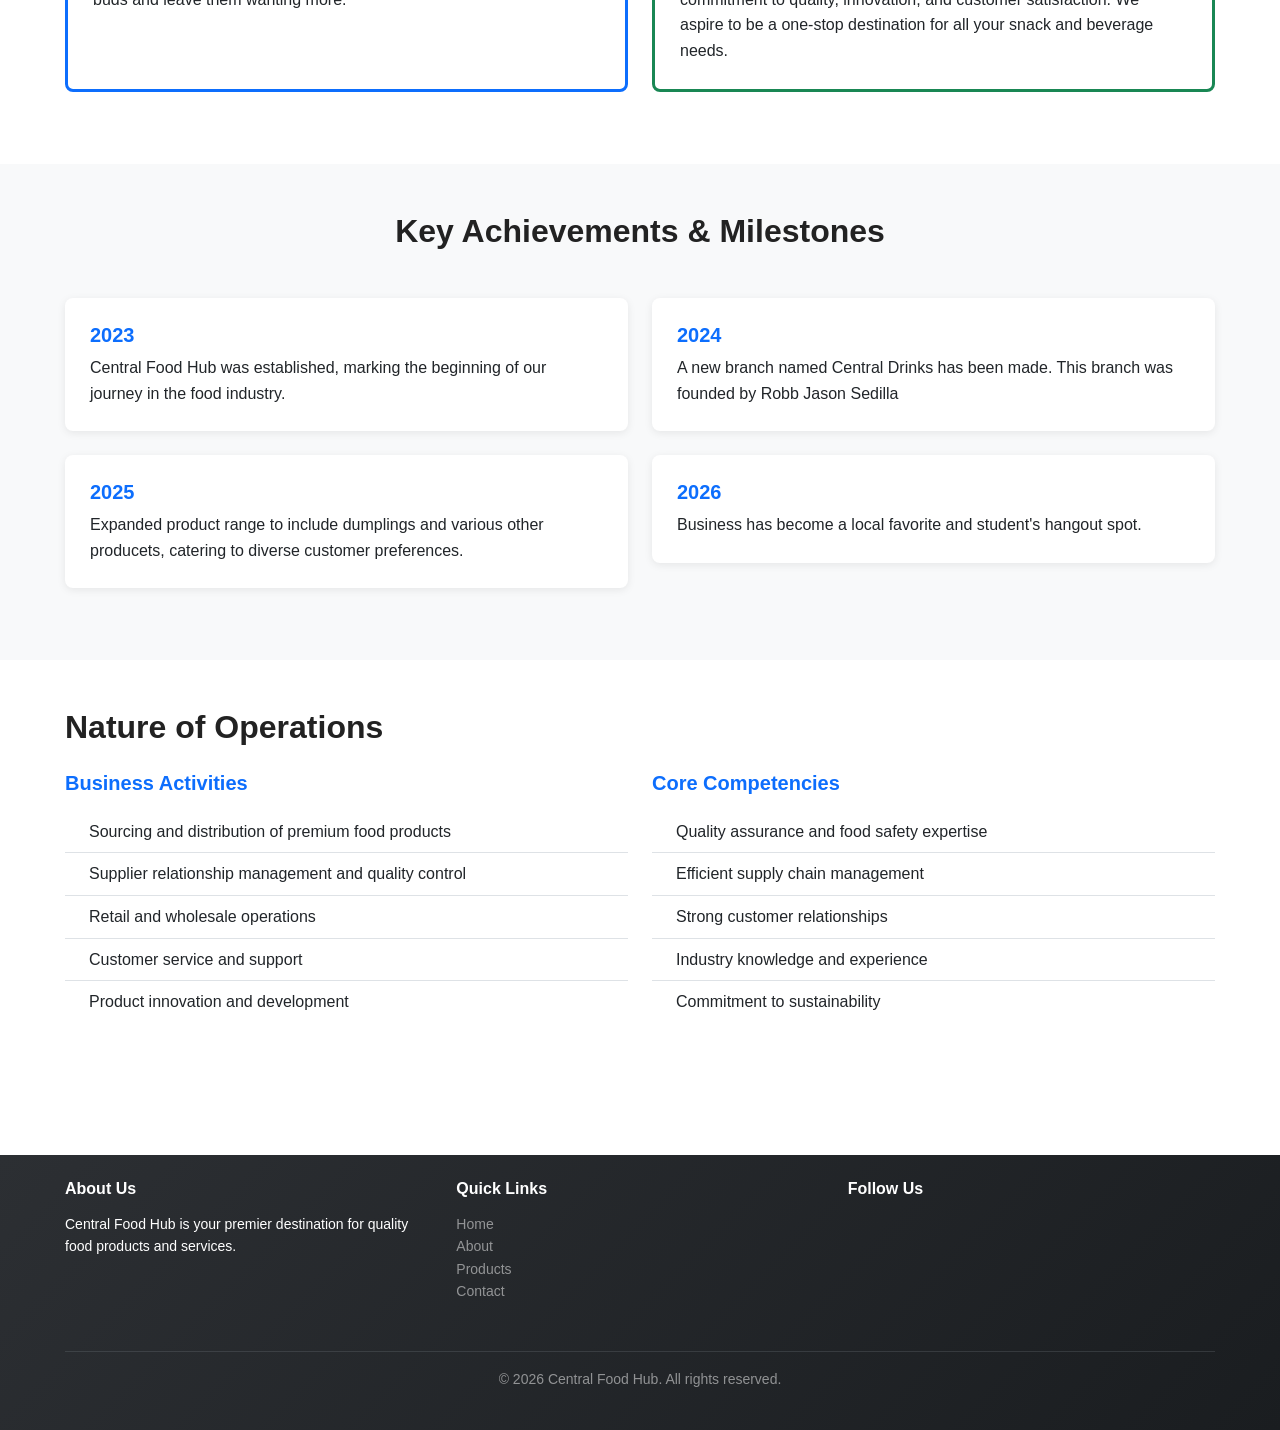
==== commit fb87024d: "Home + About + Products done" ====
--- a/Wafflestore github repo/about.html
+++ b/Wafflestore github repo/about.html
@@ -46,7 +46,7 @@
             <h2 class="mb-4 fw-bold">Our Story</h2>
             <div class="row">
                 <div class="col-lg-8">
-                    <p class="fs-5 mb-3">Central Food Hub was founded with a simple yet powerful vision: to become the premier destination for high-quality food products and exceptional services in the region. What started as a modest initiative has grown into a trusted brand serving thousands of satisfied customers.</p>
+                    <p class="fs-5 mb-3">Central Food Hub was founded with a simple yet powerful vision: to become the premier destination for high-quality food products and exceptional services in Caloocan. What started as a modest initiative has grown into a trusted store serving thousands of satisfied customers.</p>
                     <p class="fs-5 mb-3">Over the years, we have established ourselves as a reliable partner for businesses and individuals seeking premium food products. Our commitment to quality, freshness, and customer satisfaction has been the cornerstone of our success.</p>
                     <p class="fs-5">Today, Central Food Hub continues to innovate and expand our offerings, ensuring that we meet the evolving needs of our customers while maintaining the highest standards of quality and service.</p>
                 </div>
